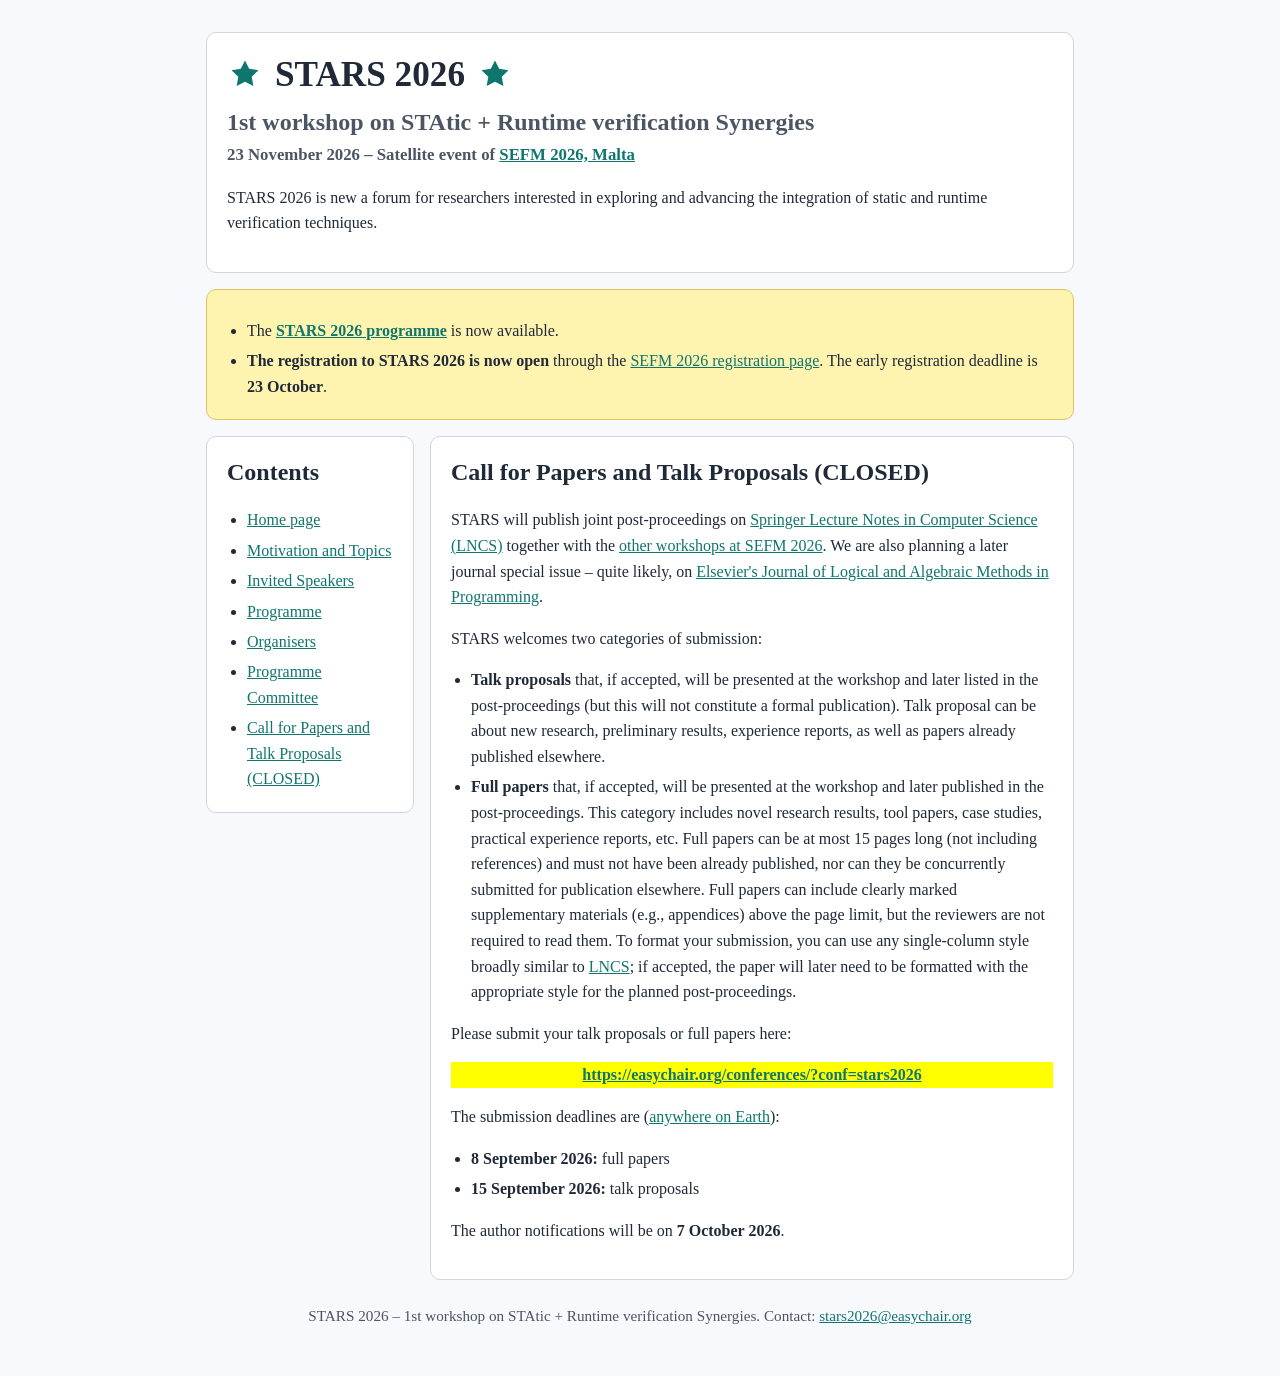
==== cfp.html @ af4c8372 "Initial programme" ====
<!doctype html>
<html lang="en">
  <head>
    <meta charset="utf-8">
    <meta name="viewport" content="width=device-width, initial-scale=1">
    <link rel="icon" href="favicon.svg" type="image/svg+xml">
    <link rel="alternate icon" href="favicon.ico" type="image/x-icon">
    <link rel="stylesheet" href="style.css">
    <title>Call for Papers and Talk Proposals | STARS Workshop</title>
  </head>
  <body>
    <main class="container">
      <header>
        <div class="title-row">
          <img class="title-icon" src="favicon.svg" alt="STARS logo">
          <h1><a class="home-title" href="index.html">STARS 2026</a></h1>
          <img class="title-icon" src="favicon.svg" alt="STARS logo">
        </div>
        <p class="subtitle">1st workshop on STAtic + Runtime verification Synergies</p>
        <p class="date">23 November 2026 &ndash; Satellite event of
            <a href="https://sefm-conference.github.io/2026/">SEFM 2026, Malta</a></p>
        <p>
          STARS 2026 is new a forum for researchers interested in exploring and
          advancing the integration of static and runtime verification
          techniques.
        </p>
      </header>

      <section class="news-section" aria-labelledby="news">
        <ul>
          <li>
            The <strong><a href="programme.html">STARS 2026 programme</a></strong> is now available.
          </li>
          <li>
            <strong>The registration to STARS 2026 is now open</strong> through the
            <a href="https://sefm-conference.github.io/2026/registration/">SEFM 2026 registration page</a>.
            The early registration deadline is <strong>23 October</strong>.
          </li>
        </ul>
      </section>

      <nav class="table-of-contents" aria-label="Table of contents">
        <h2>Contents</h2>
        <ul>
          <li><a href="index.html">Home page</a></li>
          <li><a href="index.html#motivation-topics-title">Motivation and Topics</a></li>
          <li><a href="index.html#invited-title">Invited Speakers</a></li>
          <li><a href="programme.html">Programme</a></li>
          <li><a href="index.html#organisers-title">Organisers</a></li>
          <li><a href="index.html#programme-committee-title">Programme Committee</a></li>
          <li><a href="#call-for-papers-title">Call for Papers and Talk Proposals (CLOSED)</a></li>
        </ul>
      </nav>

      <section aria-labelledby="call-for-papers-title">
        <h2 id="call-for-papers-title">Call for Papers and Talk Proposals (CLOSED)</h2>
        <p>
          STARS will publish joint post-proceedings on <a href="https://link.springer.com/series/0558">Springer Lecture Notes in Computer Science (LNCS)</a>
          together with the
          <a href="https://sefm-conference.github.io/2026/workshops/">other workshops at SEFM 2026</a>.
          We are also planning a later journal special issue
          &ndash; quite likely, on <a href="https://www.sciencedirect.com/journal/journal-of-logical-and-algebraic-methods-in-programming">Elsevier's Journal of Logical and Algebraic Methods in Programming</a>.
        </p>
        <p>
          STARS welcomes two categories of submission:
        </p>
        <ul>
          <li>
            <strong>Talk proposals</strong> that, if accepted, will be presented
            at the workshop and later listed in the post-proceedings (but this
            will not constitute a formal publication). Talk proposal can be
            about new research, preliminary results, experience reports, as well
            as papers already published elsewhere.
          </li>
          <li>
            <strong>Full papers</strong> that, if accepted, will be presented at
            the workshop and later published in the post-proceedings. This
            category includes novel research results, tool papers, case studies,
            practical experience reports, etc. Full papers can be at most 15
            pages long (not including references) and must not have been already
            published, nor can they be concurrently submitted for publication
            elsewhere. Full papers can include clearly marked supplementary
            materials (e.g., appendices) above the page limit, but the reviewers
            are not required to read them. To format your submission, you can
            use any single-column style broadly similar to
            <a href="https://www.springer.com/gp/computer-science/lncs/conference-proceedings-guidelines">LNCS</a>;
            if accepted, the paper will later need to be formatted with the
            appropriate style for the planned post-proceedings.
          </li>
        </ul>
        <p>
          Please submit your talk proposals or full papers here:
        </p>
        <p class="submission-link">
          <strong><a href="https://easychair.org/conferences/?conf=stars2026">https://easychair.org/conferences/?conf=stars2026</a></strong>
        </p>
        <p>The submission deadlines are (<a href="https://time.is/Anywhere_on_Earth">anywhere on Earth</a>):</p>
        <ul>
          <li><strong>8 September 2026:</strong> full papers</li>
          <li><strong>15 September 2026:</strong> talk proposals</li>
        </ul>
        <p>The author notifications will be on <strong>7 October 2026</strong>.</p>
      </section>

      <footer>
        STARS 2026 &ndash; 1st workshop on STAtic + Runtime verification
        Synergies. Contact: <a href="mailto:stars2026@easychair.org">stars2026@easychair.org</a>
      </footer>
    </main>
  </body>
</html>
---- style.css ----
:root {
  --bg: #f7f9fc;
  --surface: #ffffff;
  --text: #1f2937;
  --muted: #4b5563;
  --accent: #0f766e;
  --border: #d1d5db;
}

* {
  box-sizing: border-box;
}

body {
  margin: 0;
  font-family: "Georgia", "Times New Roman", serif;
  line-height: 1.6;
  color: var(--text);
  background: var(--bg);
}

.container {
  display: grid;
  grid-template-columns: minmax(0, 13rem) minmax(0, 1fr);
  column-gap: 1rem;
  align-items: start;
  max-width: 900px;
  margin: 0 auto;
  padding: 2rem 1rem 3rem;
}

header,
footer {
  grid-column: 1 / -1;
}

.table-of-contents {
  grid-column: 1;
}

section {
  grid-column: 2;
}

header,
section,
.table-of-contents {
  background: var(--surface);
  border: 1px solid var(--border);
  border-radius: 10px;
  padding: 1.25rem;
  margin-bottom: 1rem;
}

h1,
h2 {
  margin-top: 0;
  line-height: 1.25;
}

h1 {
  margin-bottom: 0.4rem;
  font-size: clamp(1.7rem, 2.8vw, 2.2rem);
}

.title-row {
  display: flex;
  align-items: center;
  gap: 0.75rem;
  margin-bottom: 0.4rem;
}

.title-row h1 {
  margin: 0;
}

.home-title {
  color: inherit;
  text-decoration: none;
}

.home-title:hover {
  text-decoration: underline;
  text-underline-offset: 0.1em;
}

.home-title:focus-visible {
  outline: 2px solid var(--accent);
  outline-offset: 3px;
}

.title-icon {
  width: 2.25rem;
  height: 2.25rem;
  flex: 0 0 auto;
}

.subtitle {
  margin: 0;
  color: var(--muted);
  font-size: 1.5rem;
  font-weight: bold;
}

.date {
  margin: 0;
  color: var(--muted);
  font-size: 1.05rem;
  font-weight: bold;
}

ul {
  margin: 0.5rem 0 0;
  padding-left: 1.25rem;
}

li + li {
  margin-top: 0.3rem;
}

.organisers li {
  margin-top: 0.45rem;
}

a {
  color: var(--accent);
}

.support-note {
  font-style: italic;
}

.news-section {
  grid-column: 1 / -1;
  background: #fff3b0;
  border-color: #e2c45e;
}

.authors {
  font-style: italic;
}

.submission-link {
  text-align: center;
  background-color: yellow;
}

footer {
  color: var(--muted);
  font-size: 0.95rem;
  text-align: center;
  margin-top: 0.5rem;
}

@media (min-width: 701px) {
  .table-of-contents {
    position: sticky;
    top: 1rem;
  }
}

@media (max-width: 700px) {
  .container {
    grid-template-columns: minmax(0, 1fr);
  }

  .table-of-contents,
  section {
    grid-column: 1;
  }
}
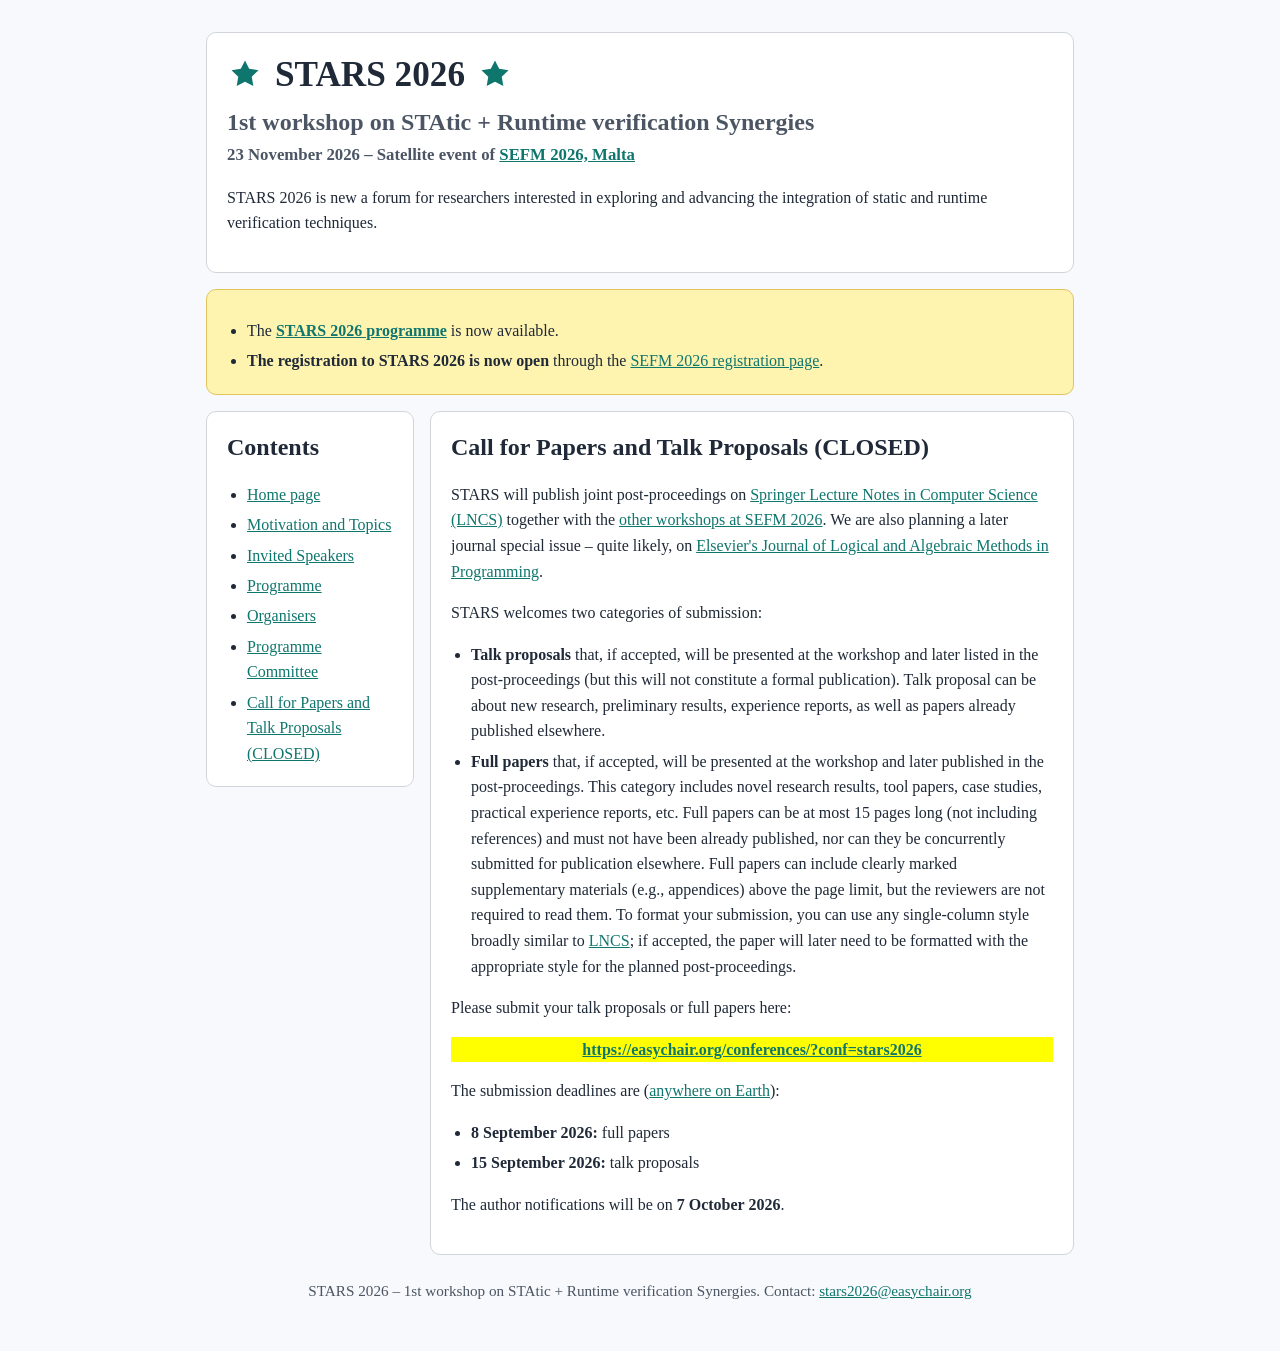
==== commit f1ac7d10: "Detailed programme" ====
--- a/cfp.html
+++ b/cfp.html
@@ -34,7 +34,6 @@
           <li>
             <strong>The registration to STARS 2026 is now open</strong> through the
             <a href="https://sefm-conference.github.io/2026/registration/">SEFM 2026 registration page</a>.
-            The early registration deadline is <strong>23 October</strong>.
           </li>
         </ul>
       </section>
--- a/style.css
+++ b/style.css
@@ -168,4 +168,38 @@
   section {
     grid-column: 1;
   }
-}+}
+.schedule {
+  border-collapse: collapse;
+  width: 100%;
+}
+
+.schedule th,
+.schedule td {
+  border: 1px solid var(--border);
+  padding: 0.5rem 0.75rem;
+  text-align: left;
+  vertical-align: middle;
+}
+
+.schedule .break td,
+.schedule .conclusion td,
+.schedule td.welcome {
+  background: color-mix(in srgb, var(--accent) 12%, white);
+}
+
+.schedule td.invited {
+  background: #fff3b0;
+}
+
+.schedule a {
+  font-weight: bold;
+}
+
+.schedule thead {
+  position: absolute;
+  width: 1px;
+  height: 1px;
+  overflow: hidden;
+  clip-path: inset(50%);
+}
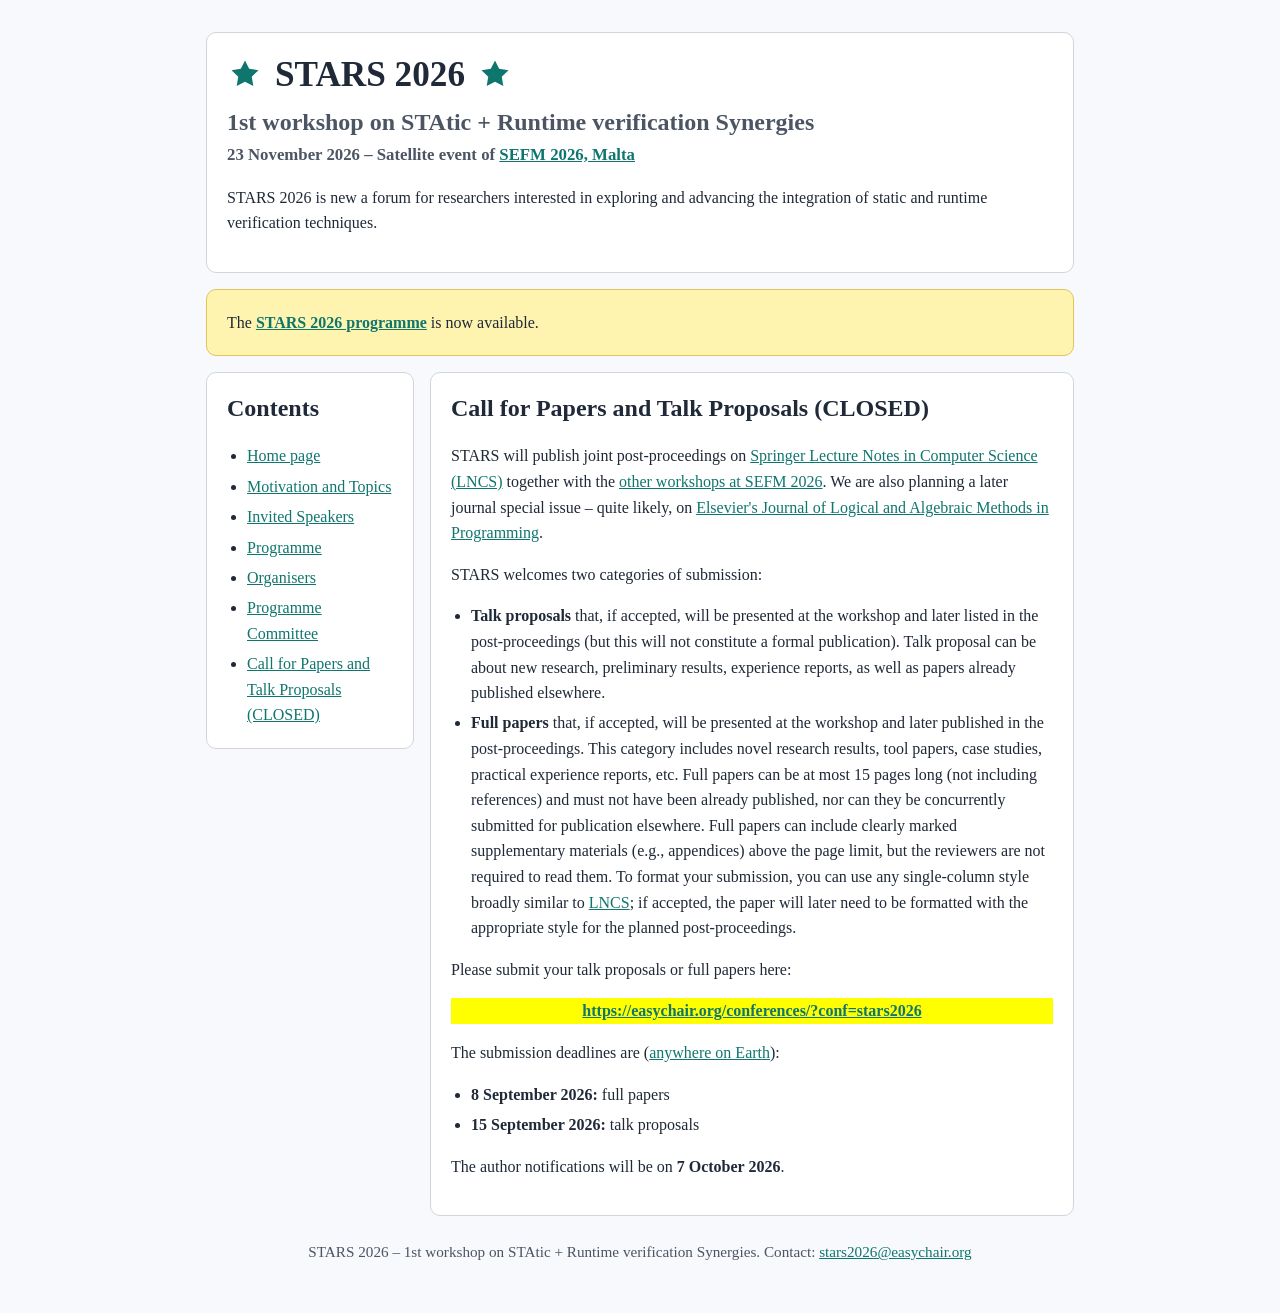
==== commit 21de4a41: "Add workshop location + remove registration link" ====
--- a/cfp.html
+++ b/cfp.html
@@ -27,15 +27,7 @@
       </header>
 
       <section class="news-section" aria-labelledby="news">
-        <ul>
-          <li>
-            The <strong><a href="programme.html">STARS 2026 programme</a></strong> is now available.
-          </li>
-          <li>
-            <strong>The registration to STARS 2026 is now open</strong> through the
-            <a href="https://sefm-conference.github.io/2026/registration/">SEFM 2026 registration page</a>.
-          </li>
-        </ul>
+        The <strong><a href="programme.html">STARS 2026 programme</a></strong> is now available.
       </section>
 
       <nav class="table-of-contents" aria-label="Table of contents">
--- a/style.css
+++ b/style.css
@@ -127,7 +127,20 @@
 }
 
 .support-note {
+  display: flex;
+  align-items: center;
   font-style: italic;
+}
+
+.support-logo {
+  height: 3rem;
+  width: auto;
+  margin-right: 0.75rem;
+  flex: 0 0 auto;
+}
+
+.support-note span {
+  flex: 1 1 auto;
 }
 
 .news-section {
@@ -183,9 +196,12 @@
 }
 
 .schedule .break td,
-.schedule .conclusion td,
+.schedule .conclusion td {
+  background: color-mix(in srgb, var(--accent) 12%, white);
+}
+
 .schedule td.welcome {
-  background: color-mix(in srgb, var(--accent) 12%, white);
+  font-weight: bold;
 }
 
 .schedule td.invited {
